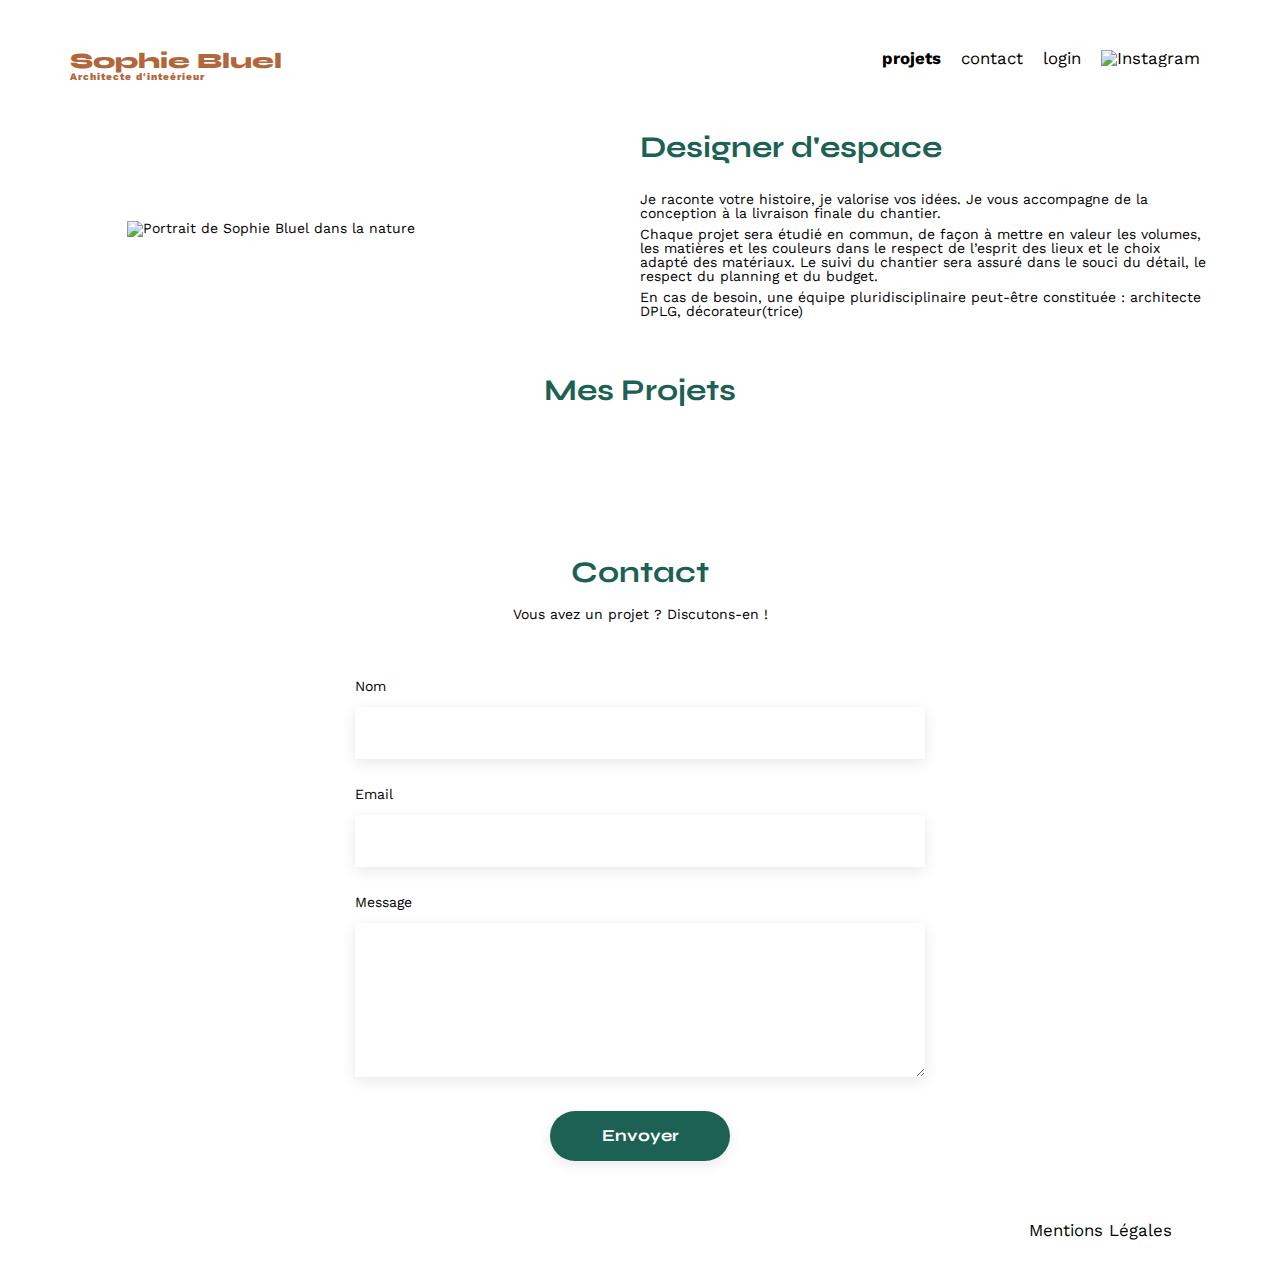
==== FrontEnd/index.html @ c85b8a39 "add work & delete OK server side but NEED WORK" ====
<!DOCTYPE html>
<html lang="fr">
<head>
	<meta charset="UTF-8">
	<title>Sophie Bluel - Architecte d'intérieur</title>
	<meta name="viewport" content="width=device-width, initial-scale=1.0">
	<link rel="preconnect" href="https://fonts.googleapis.com">
	<link rel="preconnect" href="https://fonts.gstatic.com" crossorigin>
	<link href="https://fonts.googleapis.com/css2?family=Syne:wght@700;800&family=Work+Sans&display=swap" rel="stylesheet">
	<link rel="stylesheet" href="https://fonts.googleapis.com/css2?family=Material+Symbols+Outlined:opsz,wght,FILL,GRAD@48,400,0,0" />
	<meta name="description" content="">
	<link rel="stylesheet" href="./assets/style.css">
	<link rel="stylesheet" href="./assets/modalold.css">
</head>
<body>
	<!-- <div id="myModal" class="modal">
		<div class="modal-wrapper js-modal-stop">
			<div class="modal-header">
				<span class="modal-close-button js-modal-close">&times;</span>
			</div>
			<div class="modal-content">
				---- Modal content-----
			</div>
		</div>
  	</div> -->
	  <aside id="myModal" class="modal" aria-hidden="true" role="dialog" aria-modal="false" aria-labelledby="modal__title" style="display: none;">
		<div class="modal-wrapper js-modal-stop">
			<div class="modal__header">
				<button id="modal__arrow" data-version="gallery" class="material-symbols-outlined modal__arrow">arrow_back</button>
				<button class="js-modal-close material-symbols-outlined modal__close">close</button>
			</div>
			<div class="modal__body">
				<!-- <h3 id="modal__title" class="modal__title"></h3>
				<div class="modal__content">
					here we add the gallery using the API data
				</div>
				<div class="modal__footer">
					<div class="modal__line"></div>
					<button class="rnd-button rnd-button--green modal__action"></button>
				</div> -->
			</div>
		</div>
	</aside>
	<header>
		<div class="edit">
			<p class="header__edit__indication">
				<span class="material-symbols-outlined edit_square-logo">edit_square</span>
				Mode édition
			</p>
			<button class="header__edit__button">publier les changements</button>
		</div>
		<div class="header_permanent">
			<h1>Sophie Bluel <span>Architecte d'inteérieur</span></h1>
			<nav>
				<ul>
					<li class="activ-page">projets</li>
					<li><a href="#contact">contact</a></li>
					<li><a id="login-link" href="./pages/login.html">login</a></li>
					<li><img class="logo-social" src="./assets/icons/instagram.png" alt="Instagram"></li>
				</ul>
			</nav>
		</div>
	</header>
	<main>
		<section id="introduction">
			<figure>
				<img id="sophie-bluel" src="./assets/images/sophie-bluel.png" alt="Portrait de Sophie Bluel dans la nature">
				<a href="#" data-version="edit_image" data-title="Portrait de Sophie Bluel dans la nature" class="js-modal edit edit--author-img">
					<span class="material-symbols-outlined edit_square-logo">edit_square</span>
					<span>modifier</span>
				</a>
			</figure>
			<article class="intro__description">
				<a href="#" data-version="edit_text" class="js-modal edit edit--intro">
					<span class="material-symbols-outlined edit_square-logo">edit_square</span>
					<span>modifier</span>
				</a>
				<h2 class="intro__title">Designer d'espace</h2>
				<p>Je raconte votre histoire, je valorise vos idées. Je vous accompagne de la conception à la livraison finale du chantier.</p>
				<p>Chaque projet sera étudié en commun, de façon à mettre en valeur les volumes, les matières et les couleurs dans le respect de l’esprit des lieux et le choix adapté des matériaux. Le suivi du chantier sera assuré dans le souci du détail, le respect du planning et du budget.</p>
				<p>En cas de besoin, une équipe pluridisciplinaire peut-être constituée : architecte DPLG, décorateur(trice)</p>
			</article>
		</section>
		<section id="portfolio">
				<div class="portfolio-title">
					<h2>Mes Projets</h2>
					<a href="#" data-version="gallery" class="js-modal edit edit--portfolio">
						<span class="material-symbols-outlined">edit_square</span>
						<span>modifier</span>
					</a>
				</div>
				<div class="filters">
					<!-- here we add the filters depending on the category names available-->
				</div>
			<div id="gallery" class="gallery">
				<!-- here we add the gallery using the API data -->
			</div>
		</section>
		<section id="contact">
			<h2>Contact</h2>
			<p>Vous avez un projet ? Discutons-en !</p>
			<form action="#" method="post">
				<label for="name">Nom</label>
				<input type="text" name="name" id="name">
				<label for="email">Email</label>
				<input type="email" name="email" id="email">
				<label for="message">Message</label>
				<textarea name="message" id="message" cols="30" rows="10"></textarea>
				<input class="rnd-button rnd-button--green" type="submit" value="Envoyer">
			</form>
		</section>
	</main>

	<footer>
		<nav>
			<ul>
				<li>Mentions Légales</li>
			</ul>
		</nav>
	</footer>
	<script type="module" src="./scripts/works.js"></script>
	<script type="module" src="./scripts/modal.js"></script>
</body>
</html>
---- FrontEnd/assets/style.css ----
/* http://meyerweb.com/eric/tools/css/reset/
   v2.0 | 20110126
   License: none (public domain)
*/


html, body, div, span, applet, object, iframe,
h1, h2, h3, h4, h5, h6, p, blockquote, pre,
a, abbr, acronym, address, big, cite, code,
del, dfn, em, img, ins, kbd, q, s, samp,
small, strike, strong, sub, sup, tt, var,
b, u, i, center,
dl, dt, dd, ol, ul, li,
fieldset, form, label, legend,
table, caption, tbody, tfoot, thead, tr, th, td,
article, aside, canvas, details, embed,
figure, figcaption, footer, header, hgroup,
menu, nav, output, ruby, section, summary,
time, mark, audio, video {
	margin: 0;
	padding: 0;
	border: 0;
	font-size: 100%;
	font: inherit;
	vertical-align: baseline;
}
/* HTML5 display-role reset for older browsers */
article, aside, details, figcaption, figure,
footer, header, hgroup, menu, nav, section {
	display: block;
}
body {
	line-height: 1;
	--main-bg-color: white;
	--main-color: black;
	--dark-mode-bg-color: #282a2f;
	--dark-mode-color: white;
	--secondary-color: #1D6154 ;
	--soft-secd-color: #143e3624;
	--third-color: #B1663C;
	--fourth-color: #B9C5CC;
	--fourth-bg-color: #E8F1F7;
	--fifth-color: #306685;
	--fifth-bg-color: #CBD6DC;

}
ol, ul {
	list-style: none;
}
blockquote, q {
	quotes: none;
}
blockquote:before, blockquote:after,
q:before, q:after {
	content: '';
	content: none;
}
table {
	border-collapse: collapse;
	border-spacing: 0;
}
button {
	border: none;
	background-color: transparent;
}

/** end reset css**/
body {
	max-width: 1140px;
	margin:auto;
	font-family: 'Work Sans' ;
	font-size: 14px;
}
header {
	margin: 50px 0
}

header .edit {
	box-sizing: border-box;
	background-color: var(--main-color);
	height: 59px;
	color: var(--main-bg-color);
	padding: 10px;
	display: flex;
	justify-content: center;
	align-items: center;
	gap: 21px;
	margin-bottom: 38px;
}
.header__edit__indication {
	display: flex;
	justify-content: center;
	align-items: center;
	gap: 12.5px;
	font-family: 'work sans';
	font-weight: 400;
}
.material-symbols-outlined {
	font-size: 1.25em;
	transform: translateY(-7%);
}
.header__edit__button {
	font-family: 'work sans';
	font-size: 0.875em;
	font-weight: 500;
	height: 38px;
	border-radius: 60px;
	background-color: var(--main-bg-color);
	border: none;
	padding: 11px 23px;
}
.header_permanent {
	display: flex;
	justify-content: space-between;
}
section {
	margin: 50px 0
}
h1{
	display: flex;
	flex-direction: column;
	font-family: 'Syne';
	font-size: 22px;
	font-weight: 800;
	color: #B1663C;
}

h1 > span {
	font-family: 'Work Sans';
	font-size:10px;
	letter-spacing: 0.1em;
;
}

h2{
	font-family: 'Syne';
	font-weight: 700;
	font-size: 30px;
	color: var(--secondary-color);
}
a, button, input, nav li {
	cursor: pointer;
}
a {
	text-decoration: none;
	color: inherit;
}
.activ-page {
	font-weight: 700;
}
nav ul {
	display: flex;
	align-items: center;
	list-style-type: none;

}
nav li {
	padding: 0 10px;
	font-size: 1.2em;
}

li:hover {
	color: var(--third-color);
}

/************* BUTTON*************/

	.rnd-button {
		font-family: 'Syne';
		font-weight: 700;
		text-align: center;
		border-radius: 60px;
		box-shadow: 0px 4px 14px rgba(0, 0, 0, 0.09);
		padding: 0 15px;
		width: fit-content;
		min-width: 100px;
		height: 37px;
		overflow: hidden;
		white-space: nowrap;
		text-overflow: ellipsis;
		border: none;
	}
	.rnd-button--green {
		color: var(--main-bg-color);
		background-color: var(--secondary-color);
	}
	.rnd-button--white {
		color: var(--secondary-color);
		background-color: var(--main-bg-color);
		border: 1px solid var(--secondary-color);
	}
#introduction {
	display: flex;
	align-items: center;
}
#introduction figure {
	flex: 1
}
#introduction img {
	display: block;
	margin: auto;
	width: 80%;
}
#introduction article {
	flex: 1
}
.edit--intro {
	padding-bottom: 20px;
}
.edit--author-img {
	margin-left: 10%;
	padding: 15px 0;

}
.edit--author-img, .edit--portfolio, .edit--intro {
	font-family: 'work sans';
	font-size: 0.875em;
	display: flex;
	flex-direction: row;
	justify-content: start;
	align-items: center;
	gap: 10px;
}
#introduction h2 {
	margin-bottom: 1em;
}

#introduction p {
	margin-bottom: 0.5em;
}
.portfolio-title {
	margin-bottom: 1em;
	display: flex;
	flex-direction: row;
	justify-content: center;
	align-items: center;
	gap: 30px;
}
#portfolio h2{
	text-align: center;
}
.filters {
	display: flex;
	flex-direction: row;
	justify-content: center;
	gap: 10px;
	margin: 51px auto;
}
.filter {
	position: relative;
	height: 37px;
	text-overflow: ellipsis;
}
.filter-button {
	position: relative;
	top: -50%;
	left: 50%;
	transform: translate(-50%,-50%);
	flex: auto;
	height: 100%;
	z-index: -1;

}
.filterCheck {
	position: relative;
	top: 50%;
	left: 50%;
	transform: translate(-50%,-50%);
	z-index: 2;
	opacity: 0;
	width: 100%;
	height: 100%;
	margin: 0;
}
.filterCheck:checked + .filter-button {
	background-color: var(--secondary-color);
	color: var(--main-bg-color);
}
.gallery {
	width: 100%;
	display: grid;
	grid-template-columns: 1fr 1fr 1fr;
	grid-column-gap: 20px;
	grid-row-gap: 20px;
}

.gallery img {
	width: 100%;

}
#contact, .log-in {
	width: 50%;
	margin: auto;
}
.log-in {
	margin: 150px auto;
}
#contact > *,.log-in > *   {
	text-align: center;
	display: block;
}
.underline {
	text-decoration: underline;
}
#contact h2,.log-in h2 {
	margin-bottom: 20px;
}
#contact form, .log-in form {
	text-align: left;
	margin-top:30px;
	display: flex;
	flex-direction: column;
}

#contact input, .log-in input {
	height: 50px;
	font-size: 1.2em;
	border: none;
	box-shadow: 0px 4px 14px rgba(0, 0, 0, 0.09);
}
#contact label, .log-in label {
	margin: 2em 0 1em 0;
}
#contact textarea {
	border: none;
	box-shadow: 0px 4px 14px rgba(0, 0, 0, 0.09);
}
input[type="submit"] {
	margin : 2em auto ;
	width: 180px;
}

footer nav ul {
	display: flex;
	justify-content: flex-end;
	margin: 2em
}



/* .modal__header span::before {
		content: "\e5c4";
		display: inline-block;
		font-family: 'Material Symbols Outlined';
		-moz-font-feature-settings: 'liga';
		color: inherit;
} */

@media (prefers-color-scheme: dark) {
	body {
		background-color: var(--dark-mode-bg-color);
		color: var(--dark-mode-color);
	}
	img[class*="logo"] {
		filter: invert(100%) sepia(100%) saturate(47%) hue-rotate(34deg) brightness(112%) contrast(112%);
	}
	.filter-button {
		border: none;
	}
}
---- FrontEnd/assets/modalold.css ----
/***** MODALE ******/
.modal * {
	box-sizing: border-box;
	/* border: orange solid 1px; */
}
.modal {
	position: fixed;
	top: 0;
	left: 0;
	width: 100%;
	height: 100%;
    background-color: rgb(0,0,0); /* Fallback color */
	background-color: rgba(0,0,0,0.4);
	display: flex;
	justify-content: center;
	align-items: center;
	z-index: 100;
	animation: fade-in 0.3s both 0.08s;
}
.modal-wrapper {
	width: min(100% - 20px, 700px);
	height: clamp(400px, 70%, 900px);
	padding: 32px;
	border-radius: 10px;
	color: var(--main-color);
	background-color: var(--main-bg-color);
	box-sizing: border-box;
	overflow: auto;
	animation: 0.3s grow both;
	display: flex;
	flex-direction: column;
	justify-content: space-between;
}
.modal__header {
	width: max(200px ,100% );
	text-align: right;
	display: flex;
	justify-content: space-between;
	font-size: 16px;
	/* margin-bottom: 16px; */
}

  /* The Close Button */
  .modal__close, .modal__arrow {
    color: #aaa;
    float: right;
    font-size: 28px;
    font-weight: bold;
  }
  
  .modal__close:hover,
  .modal__close:focus,
   .modal__arrow:hover,
   .modal__arrow:focus {
    color: black;
    text-decoration: none;
    cursor: pointer;
  }

.modal__body {
	flex: 1;
	box-sizing: border-box;
	display: flex;
	flex-direction: column;
	align-items: center;
	justify-content: space-evenly;
	gap: 16px;
	overflow: auto;
}
.modal__title {
	font-family: 'work sans';
	font-weight: 400;
	font-size: 26px;
}

.modal__content {
	padding: 16px 0;
	width: 78%;
	overflow: auto;
	height: 100%;
}

/*** specifications for gallery mode ***/
.galleryModal {
	display: grid;
	grid-template-columns: repeat(auto-fit, minmax(80px, 1fr));
	grid-template-rows: 1fr 1fr 1fr 1fr;
	grid-column-gap: 7px;
	grid-row-gap: 10px;
}
.galleryModal a {
	position: relative;
}
.modal img {
	width: 100%;
	height: 88%;
	object-fit: cover;
	padding-bottom: 4px;
}
.modal__icons {
	position: absolute;
	top: 6px;
	right: 6px;
	display: flex;
	flex-direction: row-reverse;
	align-items: center;
	gap: 3px;
}
.modal__icons span {
	font-size: 16px;
	cursor: pointer;
	border-radius: 2px;
	padding: 2px;
	text-align: center;
	color: var(--dark-mode-color);
	background-color: var(--dark-mode-bg-color);
	transform: scale(1);
}
.modal__icons .icon-drag {
	transform: scale(0);
}
.galleryModal a:hover .icon-drag, .galleryModal a:focus .icon-drag{
	transform: scale(1);
}
/*** specifications for form mode ***/
.modal__form {
	display: flex;
	flex-direction: column;
	align-items: center;
	justify-content: space-evenly;
	gap: 20px;
	height: 90%;
	padding: 7px;
	margin-top: 10px;
}
.modal__form__imgDiv {
	position: relative;
	width: 100%;
	flex: 1;
	background-color: var(--fourth-bg-color);
}
.add-photo-label {
	position: absolute;
	top: 0;
	left: 0;
	width: 100%;
	height: 100%;
	display: flex;
	justify-content: center;
	align-items: center;
	cursor: pointer;
	color: var(--fourth-color);
	font-size: 100px;
	font-weight: 100;
	display: flex;
	flex-direction: column;
	justify-content: center;
	align-items: center;
	gap: 14px ;
}
.add-photo-button {
	font-family: 'work sans';
	font-weight: 600;
	font-size: 14px;
	background-color: var(--fifth-bg-color);
	color: var(--fifth-color);
	height: 36px;
	width: fit-content;
	padding: 10px 33px;
	border-radius: 50px;
}
.add-photo-specs {
	font-family: 'work sans';
	font-weight: 400;
	font-size:14px;
	color: #444444;
}
.add-photo-input {
	position: absolute;
	top: 0;
	right: 0;
	opacity: 0;
	width: 100%;
	height: 100%;
}
.file-input-info, .about-input {
	width: 100%;
	height: fit-content;
	/* overflow: visible; */
}
.file-input-info input, .file-input-info select, .about-input input, .about-input textarea {
	width: 100%;
	margin-top: 10px;
	height: 51px;
	border: none;
	background-color: white;
	box-shadow: 0px 4px 14px rgba(0, 0, 0, 0.09);
	padding: 10px;

}
#about-txt {
	height: 200px;
}
.file-input-info label {
	font-family: 'work sans';
	font-weight: 500;
	font-size: 14px;
	color: #3D3D3D;
}
.modal__footer {
	width: 100%;
	display: flex;
	flex-direction: column;
	justify-content: space-evenly;
	align-items: center;
}
.modal__line {
	width: max(300px , 78% );
	border: 1px solid #B3B3B3;
	margin-bottom: 16px ;
}
.modal[aria-hidden="true"] .modal-wrapper {
	animation-name: shrink;
}
.modal[aria-hidden="true"] {
	animation-name: fade-out;
}
@keyframes fade-in {
    from {
      opacity: 0;
    }
    to {
      opacity: 1;
    }
  }
  @keyframes grow {
    from {
      transform: scale(0);
    }
    to {
      transform: scale(1);
    }
  }
  @keyframes fade-out {
    from {
      opacity: 1;
    }
    to {
      opacity: 0;
    }
  }
  @keyframes shrink {
    from {
      transform: scale(1);
    }
    to {
      transform: scale(0);
    }
  }
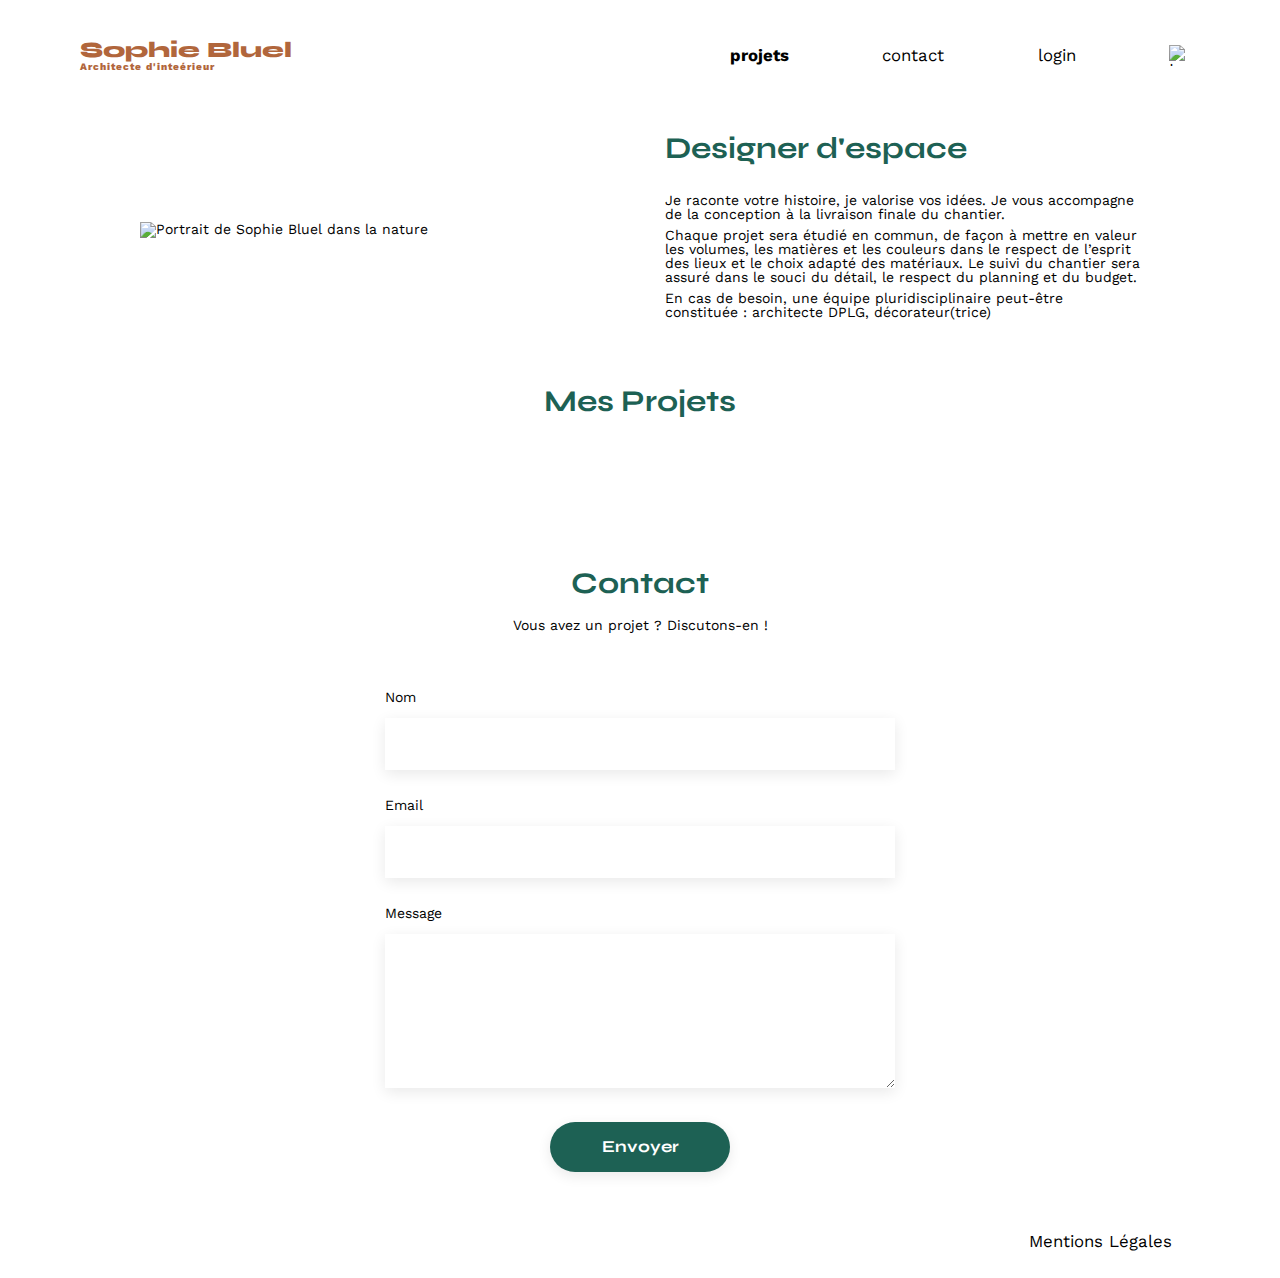
==== commit 57fec6d0: "style rework" ====
--- a/FrontEnd/index.html
+++ b/FrontEnd/index.html
@@ -11,33 +11,32 @@
 	<meta name="description" content="">
 	<link rel="stylesheet" href="./assets/style.css">
 	<link rel="stylesheet" href="./assets/modalold.css">
+	<link rel="stylesheet" href="./assets/alert.css">
 </head>
 <body>
-	<!-- <div id="myModal" class="modal">
-		<div class="modal-wrapper js-modal-stop">
-			<div class="modal-header">
-				<span class="modal-close-button js-modal-close">&times;</span>
+	<aside id="alertArea" aria-hidden="true" style="display: none;">
+		<div id="alert__box">
+			<div class="alert__header">
+				<button class="material-symbols-outlined alert__abort">arrow_back</button>
+				<button id="alert__close" class="material-symbols-outlined">close</button>
 			</div>
-			<div class="modal-content">
-				---- Modal content-----
+			<h3 id="alert__alert" style="display: none;">Attention !</h3>
+			<p id="alert__message">Message</p>
+			<div class="alert__line"></div>
+			<div class="alert__footer">
+				<button type="button" class="rnd-button  alert__abort rnd-button--green abort">Annuler</button>
+				<button id="alert__confirm" type="button" class="rnd-button rnd-button--green confirmation">Valider</button>
 			</div>
 		</div>
-  	</div> -->
-	  <aside id="myModal" class="modal" aria-hidden="true" role="dialog" aria-modal="false" aria-labelledby="modal__title" style="display: none;">
+	</aside>
+	<aside id="myModal" class="modal" aria-hidden="true" role="dialog" aria-modal="false" aria-labelledby="modal__title" style="display: none;">
 		<div class="modal-wrapper js-modal-stop">
 			<div class="modal__header">
 				<button id="modal__arrow" data-version="gallery" class="material-symbols-outlined modal__arrow">arrow_back</button>
 				<button class="js-modal-close material-symbols-outlined modal__close">close</button>
 			</div>
 			<div class="modal__body">
-				<!-- <h3 id="modal__title" class="modal__title"></h3>
-				<div class="modal__content">
-					here we add the gallery using the API data
-				</div>
-				<div class="modal__footer">
-					<div class="modal__line"></div>
-					<button class="rnd-button rnd-button--green modal__action"></button>
-				</div> -->
+
 			</div>
 		</div>
 	</aside>
@@ -56,14 +55,14 @@
 					<li class="activ-page">projets</li>
 					<li><a href="#contact">contact</a></li>
 					<li><a id="login-link" href="./pages/login.html">login</a></li>
-					<li><img class="logo-social" src="./assets/icons/instagram.png" alt="Instagram"></li>
+					<li class="logo-social__li"><img class="logo-social__img" src="./assets/icons/instagram.png" alt="Instagram"></li>
 				</ul>
 			</nav>
 		</div>
 	</header>
 	<main>
 		<section id="introduction">
-			<figure>
+			<figure class="intro__img">
 				<img id="sophie-bluel" src="./assets/images/sophie-bluel.png" alt="Portrait de Sophie Bluel dans la nature">
 				<a href="#" data-version="edit_image" data-title="Portrait de Sophie Bluel dans la nature" class="js-modal edit edit--author-img">
 					<span class="material-symbols-outlined edit_square-logo">edit_square</span>
@@ -76,16 +75,18 @@
 					<span>modifier</span>
 				</a>
 				<h2 class="intro__title">Designer d'espace</h2>
-				<p>Je raconte votre histoire, je valorise vos idées. Je vous accompagne de la conception à la livraison finale du chantier.</p>
-				<p>Chaque projet sera étudié en commun, de façon à mettre en valeur les volumes, les matières et les couleurs dans le respect de l’esprit des lieux et le choix adapté des matériaux. Le suivi du chantier sera assuré dans le souci du détail, le respect du planning et du budget.</p>
-				<p>En cas de besoin, une équipe pluridisciplinaire peut-être constituée : architecte DPLG, décorateur(trice)</p>
+				<div class="intro__description__txt">
+					<p>Je raconte votre histoire, je valorise vos idées. Je vous accompagne de la conception à la livraison finale du chantier.</p>
+					<p>Chaque projet sera étudié en commun, de façon à mettre en valeur les volumes, les matières et les couleurs dans le respect de l’esprit des lieux et le choix adapté des matériaux. Le suivi du chantier sera assuré dans le souci du détail, le respect du planning et du budget.</p>
+					<p>En cas de besoin, une équipe pluridisciplinaire peut-être constituée : architecte DPLG, décorateur(trice)</p>
+				</div>
 			</article>
 		</section>
 		<section id="portfolio">
 				<div class="portfolio-title">
 					<h2>Mes Projets</h2>
 					<a href="#" data-version="gallery" class="js-modal edit edit--portfolio">
-						<span class="material-symbols-outlined">edit_square</span>
+						<span class="material-symbols-outlined edit_square-logo">edit_square</span>
 						<span>modifier</span>
 					</a>
 				</div>
@@ -99,7 +100,7 @@
 		<section id="contact">
 			<h2>Contact</h2>
 			<p>Vous avez un projet ? Discutons-en !</p>
-			<form action="#" method="post">
+			<form action="#" method="get">
 				<label for="name">Nom</label>
 				<input type="text" name="name" id="name">
 				<label for="email">Email</label>
@@ -110,7 +111,6 @@
 			</form>
 		</section>
 	</main>
-
 	<footer>
 		<nav>
 			<ul>
--- a/FrontEnd/assets/style.css
+++ b/FrontEnd/assets/style.css
@@ -29,7 +29,7 @@
 footer, header, hgroup, menu, nav, section {
 	display: block;
 }
-body {
+:root {
 	line-height: 1;
 	--main-bg-color: white;
 	--main-color: black;
@@ -42,7 +42,10 @@
 	--fourth-bg-color: #E8F1F7;
 	--fifth-color: #306685;
 	--fifth-bg-color: #CBD6DC;
-
+	--appeal-color: #D65353;
+}
+html{
+	scroll-behavior:smooth
 }
 ol, ul {
 	list-style: none;
@@ -63,7 +66,9 @@
 	border: none;
 	background-color: transparent;
 }
-
+main {
+	margin: 0 60px;
+}
 /** end reset css**/
 body {
 	max-width: 1140px;
@@ -72,9 +77,19 @@
 	font-size: 14px;
 }
 header {
-	margin: 50px 0
-}
-
+	margin: 0 0 50px 0;
+}
+.logo-social__li {
+	position: relative;
+	display: flex;
+	justify-content: center;
+	align-items: center;
+}
+.logo-social__img {
+	height: 21px;
+	width: 21px;
+	box-sizing: border-box;
+}
 header .edit {
 	box-sizing: border-box;
 	background-color: var(--main-color);
@@ -85,7 +100,6 @@
 	justify-content: center;
 	align-items: center;
 	gap: 21px;
-	margin-bottom: 38px;
 }
 .header__edit__indication {
 	display: flex;
@@ -95,7 +109,7 @@
 	font-family: 'work sans';
 	font-weight: 400;
 }
-.material-symbols-outlined {
+.edit_square-logo {
 	font-size: 1.25em;
 	transform: translateY(-7%);
 }
@@ -112,13 +126,18 @@
 .header_permanent {
 	display: flex;
 	justify-content: space-between;
+	margin: 38px 10px 0 10px;
+	gap: 10px;
+	flex-wrap: wrap-reverse;
 }
 section {
 	margin: 50px 0
 }
 h1{
+	flex: 1;
 	display: flex;
 	flex-direction: column;
+	justify-content: space-evenly;
 	font-family: 'Syne';
 	font-size: 22px;
 	font-weight: 800;
@@ -129,7 +148,6 @@
 	font-family: 'Work Sans';
 	font-size:10px;
 	letter-spacing: 0.1em;
-;
 }
 
 h2{
@@ -148,14 +166,25 @@
 .activ-page {
 	font-weight: 700;
 }
+header nav {
+	flex: 1;
+	display: flex;
+	justify-content: center;
+	align-items: center;
+	margin: 7px 0;
+	padding-left: 150px;
+}
 nav ul {
-	display: flex;
-	align-items: center;
+	box-sizing: border-box;
+	width: 100%;
+	padding: 0 10px;
+	display: flex;
+	align-items: center;
+	justify-content: space-between;
 	list-style-type: none;
-
+	gap: 5px;
 }
 nav li {
-	padding: 0 10px;
 	font-size: 1.2em;
 }
 
@@ -192,17 +221,23 @@
 #introduction {
 	display: flex;
 	align-items: center;
-}
-#introduction figure {
-	flex: 1
+	justify-content: space-evenly;
+	flex-wrap: wrap;
+	gap: 50px;
+	padding: 10px;
+}
+.intro__img {
+	flex: 1;
+	flex-shrink: 0;
 }
 #introduction img {
 	display: block;
+	width: 100%;
 	margin: auto;
-	width: 80%;
-}
-#introduction article {
-	flex: 1
+}
+.intro__description {
+	flex: 1;
+	margin: auto;
 }
 .edit--intro {
 	padding-bottom: 20px;
@@ -243,6 +278,7 @@
 	display: flex;
 	flex-direction: row;
 	justify-content: center;
+	flex-wrap: wrap;
 	gap: 10px;
 	margin: 51px auto;
 }
@@ -277,16 +313,19 @@
 	color: var(--main-bg-color);
 }
 .gallery {
-	width: 100%;
+	width: 98%;
+	margin: auto;
 	display: grid;
-	grid-template-columns: 1fr 1fr 1fr;
+	grid-template-columns: repeat(auto-fit, minmax(313px, 1fr));
+	grid-template-rows: repeat(auto-fit, minmax(418px, 1fr));
 	grid-column-gap: 20px;
 	grid-row-gap: 20px;
 }
 
 .gallery img {
 	width: 100%;
-
+	height: 100%;
+	object-fit: cover;
 }
 #contact, .log-in {
 	width: 50%;
@@ -331,12 +370,37 @@
 }
 
 footer nav ul {
+	width: auto;
 	display: flex;
 	justify-content: flex-end;
 	margin: 2em
 }
 
-
+@media screen and (max-width: 400px ){
+	
+}
+@media screen and (max-width: 700px ) {
+	#introduction {
+		flex-direction: column;
+	}
+	.header_permanent {
+		margin-top: 10px;
+		flex-direction: column-reverse;
+	}
+	h1 {
+		align-items: center;
+		margin-top: 24px;
+	}
+	header nav {
+		justify-content: center;
+		padding-left: 0;
+	}
+}
+@media screen and (max-width: 900px ) {
+	main {
+		margin: 0;
+	}
+}
 
 /* .modal__header span::before {
 		content: "\e5c4";
@@ -346,7 +410,7 @@
 		color: inherit;
 } */
 
-@media (prefers-color-scheme: dark) {
+/* @media (prefers-color-scheme: dark) {
 	body {
 		background-color: var(--dark-mode-bg-color);
 		color: var(--dark-mode-color);
@@ -357,4 +421,4 @@
 	.filter-button {
 		border: none;
 	}
-}+} */--- a/FrontEnd/assets/modalold.css
+++ b/FrontEnd/assets/modalold.css
@@ -84,12 +84,13 @@
 .galleryModal {
 	display: grid;
 	grid-template-columns: repeat(auto-fit, minmax(80px, 1fr));
-	grid-template-rows: 1fr 1fr 1fr 1fr;
+	grid-template-rows: repeat(auto-fill, 1fr);
 	grid-column-gap: 7px;
 	grid-row-gap: 10px;
 }
 .galleryModal a {
 	position: relative;
+	height: 150px;
 }
 .modal img {
 	width: 100%;
@@ -123,13 +124,14 @@
 	transform: scale(1);
 }
 /*** specifications for form mode ***/
+
 .modal__form {
 	display: flex;
 	flex-direction: column;
 	align-items: center;
 	justify-content: space-evenly;
+	height: 100%;
 	gap: 20px;
-	height: 90%;
 	padding: 7px;
 	margin-top: 10px;
 }
@@ -145,9 +147,6 @@
 	left: 0;
 	width: 100%;
 	height: 100%;
-	display: flex;
-	justify-content: center;
-	align-items: center;
 	cursor: pointer;
 	color: var(--fourth-color);
 	font-size: 100px;
@@ -213,11 +212,20 @@
 	flex-direction: column;
 	justify-content: space-evenly;
 	align-items: center;
-}
+	gap: 23px;
+}
+/* #modal__footer--gallery {
+	height: 120px;
+} */
 .modal__line {
 	width: max(300px , 78% );
 	border: 1px solid #B3B3B3;
-	margin-bottom: 16px ;
+	margin-bottom: 15px ;
+}
+.delete-all {
+	font-family: 'Syne';
+	font-size: 14px;
+	color: var(--appeal-color);
 }
 .modal[aria-hidden="true"] .modal-wrapper {
 	animation-name: shrink;
@@ -225,6 +233,24 @@
 .modal[aria-hidden="true"] {
 	animation-name: fade-out;
 }
+ @media screen and (max-width: 768px) {
+	.add-photo-label {
+		justify-content: end;
+		overflow: hidden;
+		font-size: 60px;
+		gap: 5px;
+	}
+	.add-photo-label::before {
+		display: none;
+	}
+	.modal__body {
+		gap: 10px;
+	}
+	.modal__content {
+		padding: 10px 0;
+	}
+ }
+
 @keyframes fade-in {
     from {
       opacity: 0;
--- a/FrontEnd/assets/alert.css
+++ b/FrontEnd/assets/alert.css
@@ -0,0 +1,60 @@
+
+
+/************ Alert ************/
+
+#alertArea {
+	position: fixed;
+	top: 0;
+	left: 0;
+	width: 100%;
+	height: 100%;
+	display: flex;
+	justify-content: center;
+	align-items: center;
+	z-index: 800;
+	background-color: rgba(0,0,0,0.7);
+	color: rgb(49, 49, 49);
+	font-weight: bold;
+	font-size: 20px;
+	font-family: work sans;
+}
+#alert__box {
+	overflow: auto;
+	padding: 15px 20px 30px 20px;
+	background-color: var(--main-bg-color);
+	width: max(35%, 250px);
+	height: max(150px, 25%);
+	display: flex;
+	flex-direction: column;
+	justify-content: space-between;
+	align-items: center;
+	border-radius: 10px;
+}
+.alert__header, .alert__footer {
+	width: 100%;
+	display: flex;
+	justify-content: space-between;
+}
+.alert__header button {
+	cursor: pointer;
+}
+#alert__box h3 {
+	color: var(--appeal-color);
+	padding-top: 2%;
+}
+#alert__box p {
+	flex: 1;
+	padding: 5%;
+	display: flex;
+	align-items: center;
+	justify-content: center;
+	text-align: center;
+}
+.alert__line {
+	width: min(65%, 270px);
+	border: 1px solid #B3B3B3;
+	margin-bottom: 5% ;
+}
+.alert__footer {
+	justify-content: space-evenly;
+}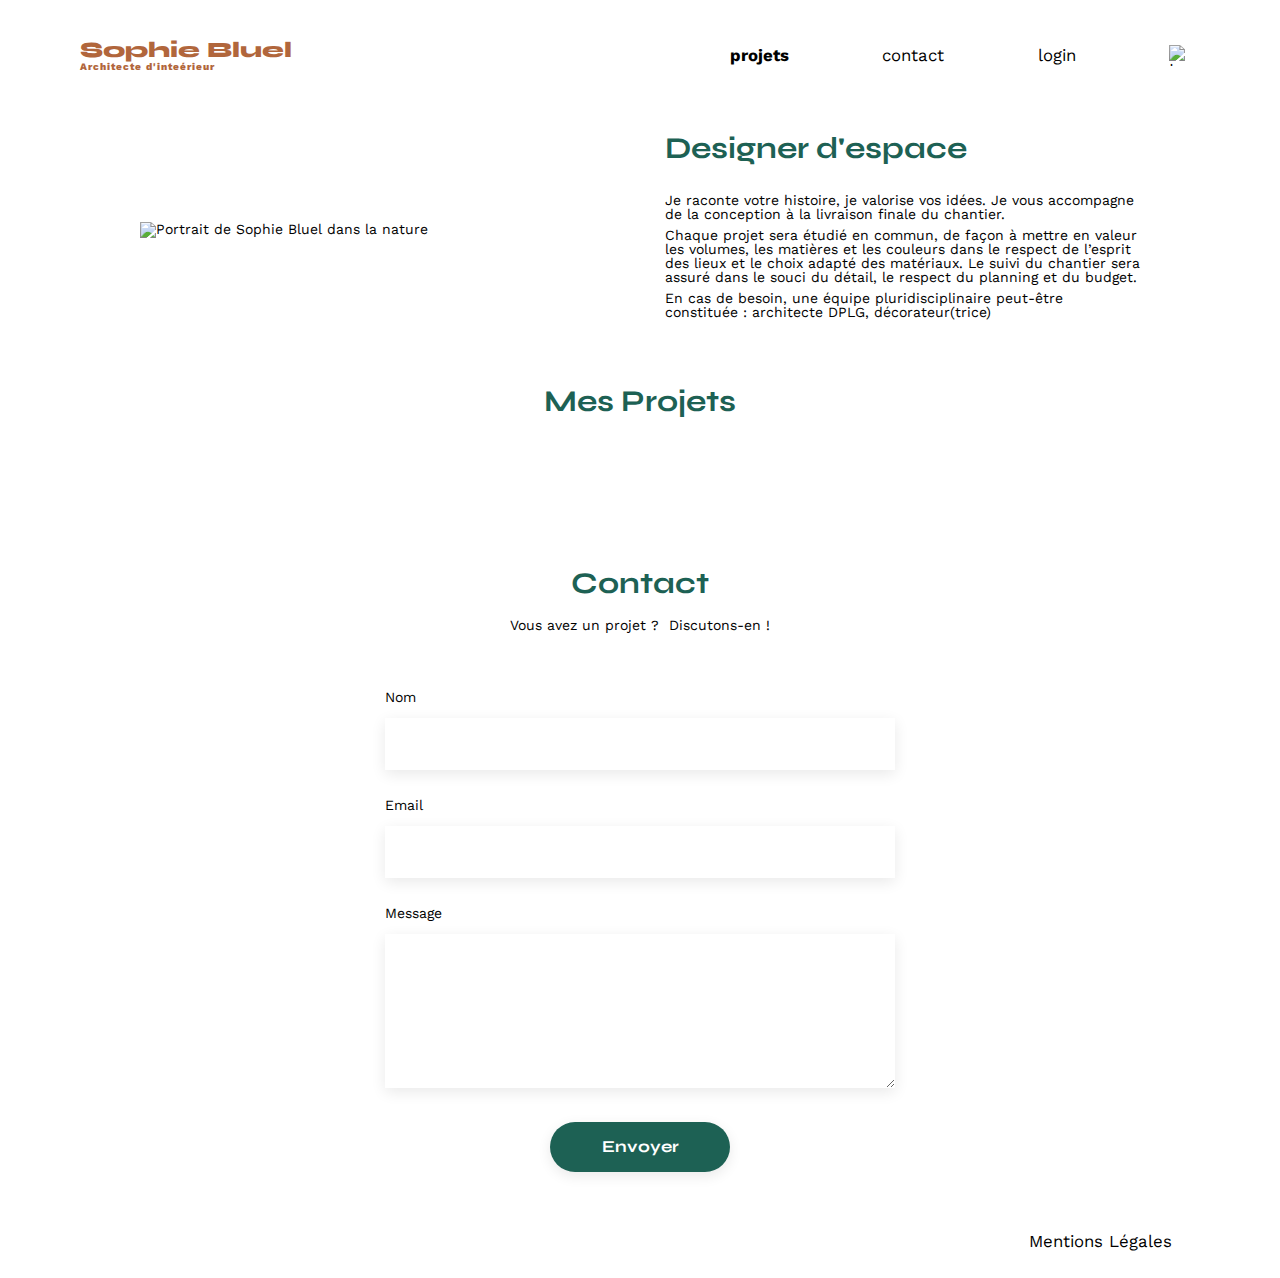
==== commit 20fc743d: "modal layout responsive and contact" ====
--- a/FrontEnd/index.html
+++ b/FrontEnd/index.html
@@ -14,7 +14,7 @@
 	<link rel="stylesheet" href="./assets/alert.css">
 </head>
 <body>
-	<aside id="alertArea" aria-hidden="true" style="display: none;">
+	<aside id="alertArea" aria-hidden="true" aria-modal="false" role="dialog" style="display: none;">
 		<div id="alert__box">
 			<div class="alert__header">
 				<button class="material-symbols-outlined alert__abort">arrow_back</button>
@@ -99,7 +99,7 @@
 		</section>
 		<section id="contact">
 			<h2>Contact</h2>
-			<p>Vous avez un projet ? Discutons-en !</p>
+			<p class="contact__txt"><span class="no-wrap">Vous avez un projet ? </span><span class="no-wrap">Discutons-en !</span></p>
 			<form action="#" method="get">
 				<label for="name">Nom</label>
 				<input type="text" name="name" id="name">
--- a/FrontEnd/assets/style.css
+++ b/FrontEnd/assets/style.css
@@ -317,7 +317,9 @@
 	margin: auto;
 	display: grid;
 	grid-template-columns: repeat(auto-fit, minmax(313px, 1fr));
-	grid-template-rows: repeat(auto-fit, minmax(418px, 1fr));
+	/* grid-template-rows: repeat(auto-fit, minmax(418px, 1fr)); */
+	/* grid-auto-rows: 418px; */
+	grid-auto-rows: 1fr;
 	grid-column-gap: 20px;
 	grid-row-gap: 20px;
 }
@@ -328,7 +330,7 @@
 	object-fit: cover;
 }
 #contact, .log-in {
-	width: 50%;
+	width: max(50%, 250px);
 	margin: auto;
 }
 .log-in {
@@ -343,6 +345,11 @@
 }
 #contact h2,.log-in h2 {
 	margin-bottom: 20px;
+}
+.no-wrap {
+	white-space: nowrap;
+	display: inline-block;
+	padding: 0 5px;
 }
 #contact form, .log-in form {
 	text-align: left;
@@ -402,14 +409,6 @@
 	}
 }
 
-/* .modal__header span::before {
-		content: "\e5c4";
-		display: inline-block;
-		font-family: 'Material Symbols Outlined';
-		-moz-font-feature-settings: 'liga';
-		color: inherit;
-} */
-
 /* @media (prefers-color-scheme: dark) {
 	body {
 		background-color: var(--dark-mode-bg-color);
--- a/FrontEnd/assets/modalold.css
+++ b/FrontEnd/assets/modalold.css
@@ -76,15 +76,15 @@
 .modal__content {
 	padding: 16px 0;
 	width: 78%;
-	overflow: auto;
-	height: 100%;
+	height: 100%;
+	overflow: scroll;
 }
 
 /*** specifications for gallery mode ***/
 .galleryModal {
 	display: grid;
 	grid-template-columns: repeat(auto-fit, minmax(80px, 1fr));
-	grid-template-rows: repeat(auto-fill, 1fr);
+	grid-auto-rows: 150px;
 	grid-column-gap: 7px;
 	grid-row-gap: 10px;
 }
@@ -130,16 +130,20 @@
 	flex-direction: column;
 	align-items: center;
 	justify-content: space-evenly;
-	height: 100%;
 	gap: 20px;
 	padding: 7px;
 	margin-top: 10px;
+	overflow: auto;
 }
 .modal__form__imgDiv {
 	position: relative;
 	width: 100%;
 	flex: 1;
+	flex-basis: max(100px, 21vh);
+	flex-shrink: 0;
 	background-color: var(--fourth-bg-color);
+	overflow: scroll;
+	/* height: min(100px, 18vh); */
 }
 .add-photo-label {
 	position: absolute;
@@ -147,6 +151,7 @@
 	left: 0;
 	width: 100%;
 	height: 100%;
+	/* min-height: 60px; */
 	cursor: pointer;
 	color: var(--fourth-color);
 	font-size: 100px;
@@ -155,7 +160,9 @@
 	flex-direction: column;
 	justify-content: center;
 	align-items: center;
-	gap: 14px ;
+	flex-wrap: wrap;
+	gap: 14px;
+	padding: 7px;
 }
 .add-photo-button {
 	font-family: 'work sans';
@@ -214,18 +221,16 @@
 	align-items: center;
 	gap: 23px;
 }
-/* #modal__footer--gallery {
-	height: 120px;
-} */
 .modal__line {
 	width: max(300px , 78% );
 	border: 1px solid #B3B3B3;
 	margin-bottom: 15px ;
 }
 .delete-all {
-	font-family: 'Syne';
+	font-family: 'Syne mono', monospace;
 	font-size: 14px;
 	color: var(--appeal-color);
+	font-weight: 400;
 }
 .modal[aria-hidden="true"] .modal-wrapper {
 	animation-name: shrink;
@@ -235,13 +240,8 @@
 }
  @media screen and (max-width: 768px) {
 	.add-photo-label {
-		justify-content: end;
-		overflow: hidden;
 		font-size: 60px;
 		gap: 5px;
-	}
-	.add-photo-label::before {
-		display: none;
 	}
 	.modal__body {
 		gap: 10px;
